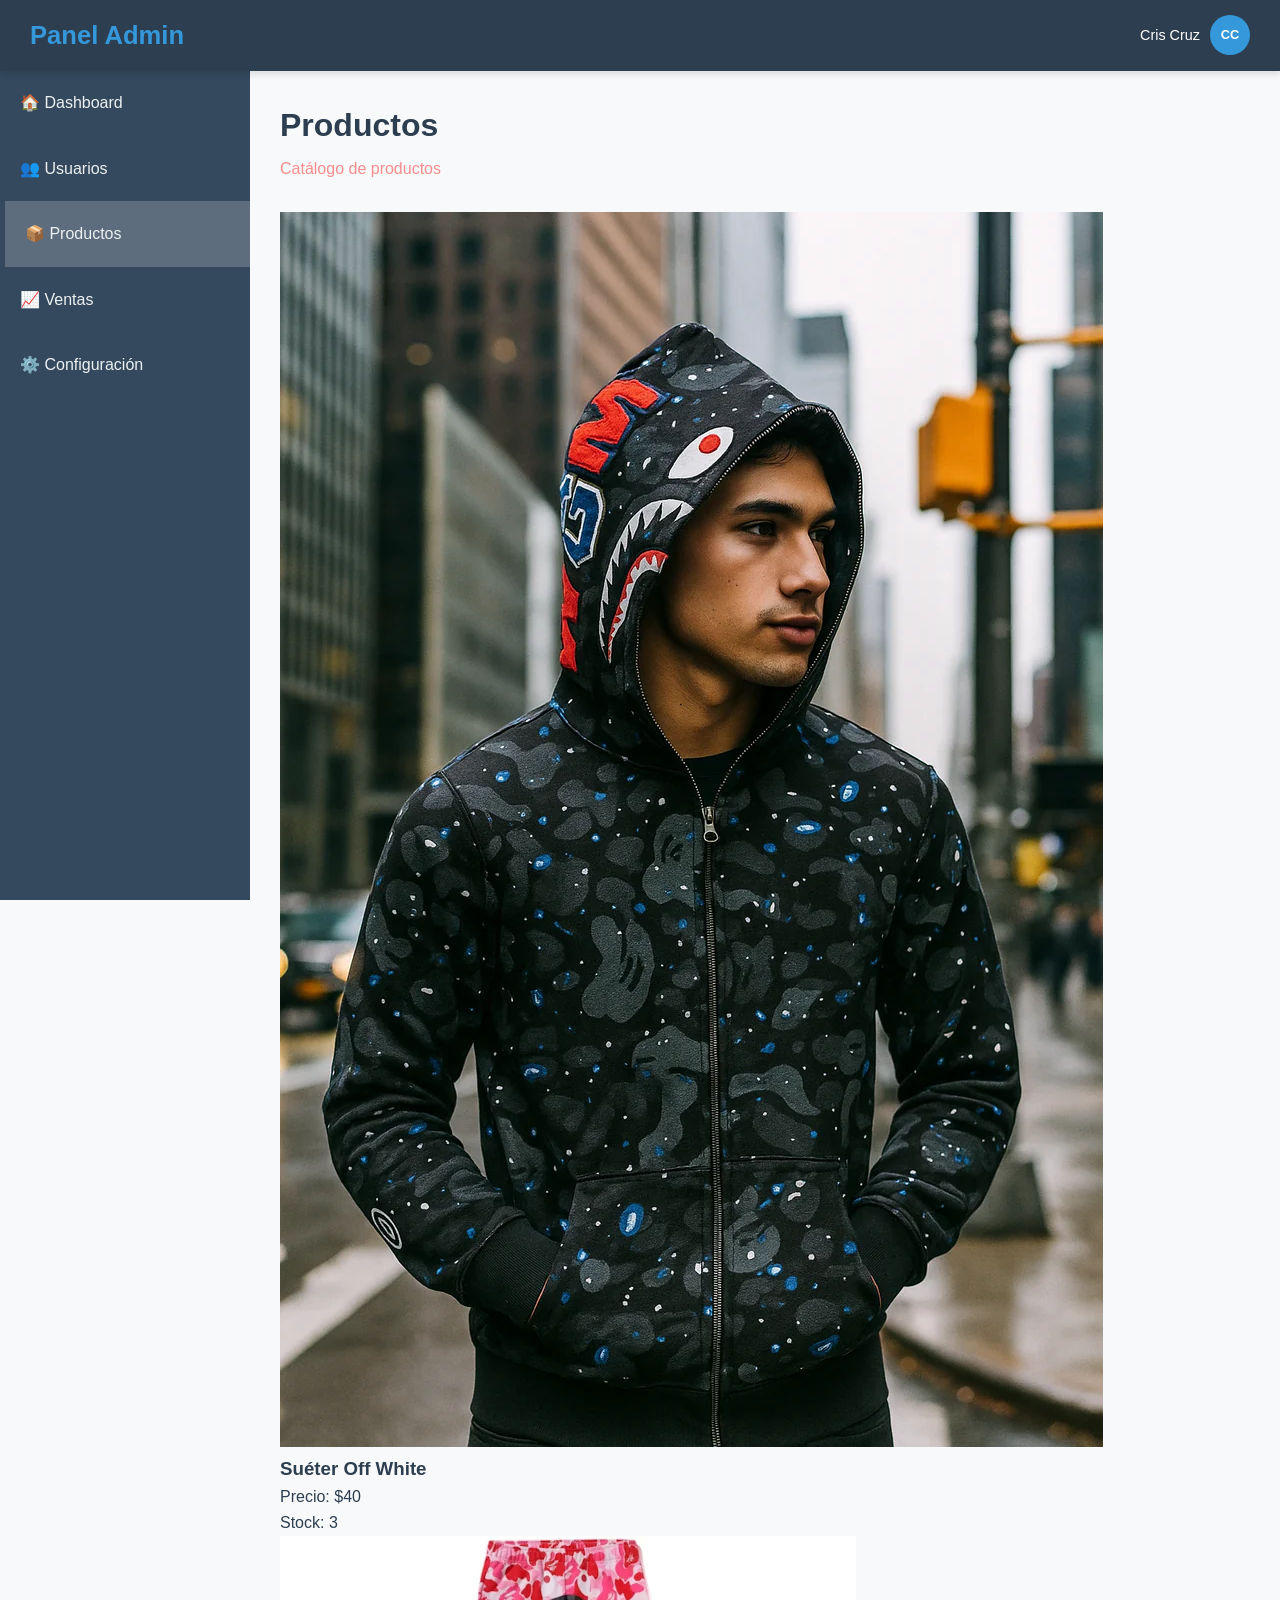
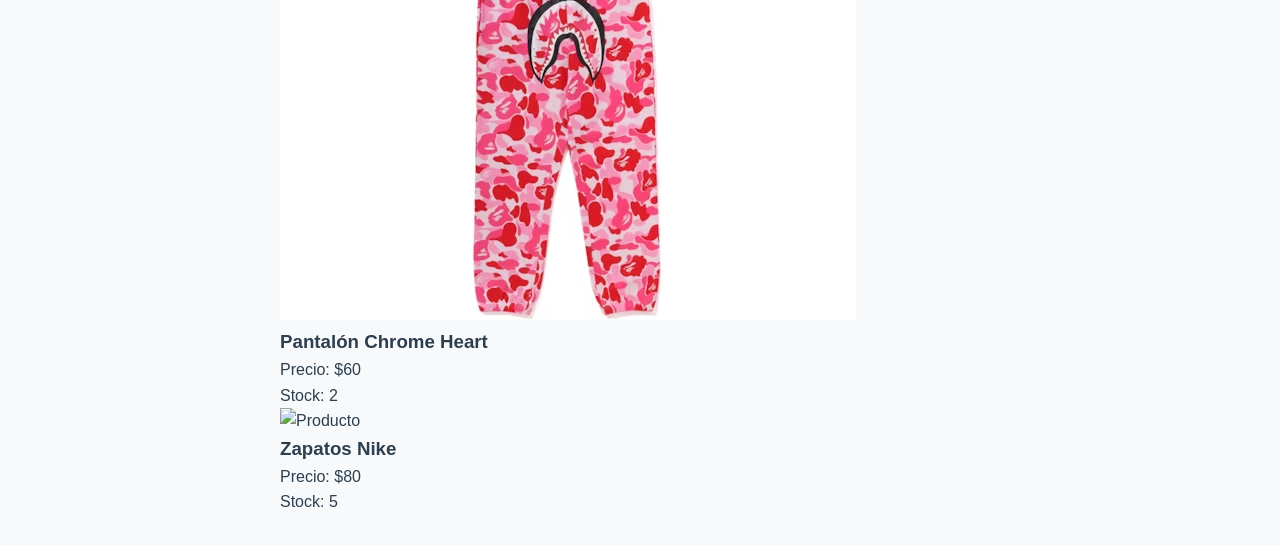
==== PANELADMI/productos.html @ 8d3839b6 "subiendo mi panel admin" ====
<!DOCTYPE html>
<html lang="es">
<head>
    <meta charset="UTF-8">
    <link rel="stylesheet" href="stylesheet.css">
    <meta name="viewport" content="width=device-width, initial-scale=1.0">
    <title>Productos</title>
</head>
<body>

<header class="header">
    <div class="header-content">
        <h1 class="logo">Panel Admin</h1>
        <div class="user-info">
            <span class="user-name">Cris Cruz</span>
            <div class="user-avatar">CC</div>
        </div>
    </div>
</header>

<div class="main-container">

<!-- SIDEBAR -->
<aside class="sidebar">
    <ul class="nav-list">
        <li><a href="index.html" class="nav-link">🏠 Dashboard</a></li>
        <li><a href="users.html" class="nav-link">👥 Usuarios</a></li>
        <li><a href="products.html" class="nav-link active">📦 Productos</a></li>
        <li><a href="sales.html" class="nav-link">📈 Ventas</a></li>
        <li><a href="settings.html" class="nav-link">⚙️ Configuración</a></li>
    </ul>
</aside>

<!-- CONTENIDO -->
<main class="main-content">

    <div class="content-header">
        <h2 class="page-title">Productos</h2>
        <p class="page-description">Catálogo de productos</p>
    </div>

    <div class="products-container">

        <!-- PRODUCTO 1 -->
        <div class="product-card">
            <img src="img/sueter.jpg" alt="Producto">
            <h3>Suéter Off White</h3>
            <p>Precio: $40</p>
            <p>Stock: 3</p>
        </div>

        <!-- PRODUCTO 2 -->
        <div class="product-card">
            <img src="img/pantalon.jpg" alt="Producto">
            <h3>Pantalón Chrome Heart</h3>
            <p>Precio: $60</p>
            <p>Stock: 2</p>
        </div>

        <!-- PRODUCTO 3 -->
        <div class="product-card">
            <img src="img/zapatos.jpg" alt="Producto">
            <h3>Zapatos Nike</h3>
            <p>Precio: $80</p>
            <p>Stock: 5</p>
        </div>

    </div>

</main>
</div>

</body>
</html>
---- PANELADMI/stylesheet.css ----
:root {
  --primary-color: #2c3e50;
  --secondary-color: #3498db;
  --accent-color: #e74c3c;
  --success-color: #27ae60;
  --warning-color: #f39c12;
  /* COLORES DE FUENTE*/
  --text-primary: #2c3e50;
  --text-secondary: #f78c8d;
  --text-light: #95a5a6;
  /*COLORES DE FONDO*/
  --bg-primary: #ffffff;
  --bg-secondary: #f8f9fa;
  --bg-dark: #34495e;
  /*ESPACIADO*/
  --spacing-xs: 5px;
  --spacing-sm: 10px;
  --spacing-md: 20px;
  --spacing-lg: 30px;
  --spacing-xl: 40px;
  /*bordes*/
  --border-radius: 8px;
  --border-color: #e1e8ed;

  /*Sombras*/
  --shadow-sm: 0 1px 3px rgba(0, 0, 0, 0.1);
  --shadow-md: 0 4px 6px rgba(0, 0, 0, 0.1);
  --shadow-lg: 0 10px 25px rgba(0, 0, 0, 0.1);
  /*Transiciones*/
  --transition-fast: 0.2s ease;
  --transition-normal: 0.3s ease;
  --transition-slow: 0.5s ease;
}

/*CONFIGURACIONES BASE*/

* {
  margin: 0;
  padding: 0;
  box-sizing: border-box;
}

body {
  font-family: Arial, sans-serif;
  background-color: var(--bg-secondary);
  color: var(--text-primary);
  line-height: 1.6;
}

 /*header principal*/
.header {
    background-color: var(--primary-color);
    color: white;
    padding: 0;
    position: fixed;
    top: 0;
    left: 0;
    right: 0;
    z-index: 1000;
    box-shadow: var(--shadow-md);
    ;
}

.header-content {
    width: 100%;
    padding: 15px 30px;
    display: flex;
    justify-content: space-between; /* 👈 separa izquierda y derecha */
    align-items: center;
}
  
.logo { 
    font-size: 1.6rem;
    font-weight: bold;
    color: var(--secondary-color);
}

.user-info {
    justify-content: right;
    display: flex;
    align-items: center;
    gap: 10px;
}

.user-name {
    font-size: 0.9rem;

}
.user-avatar {
    width: 40px;
    height: 40px;
    background-color:var(--secondary-color) ;
    border-radius: 50%;
    display: flex;
    align-items: center;
    justify-content: center;
    font-weight: bold;
    font-size: 0.8rem;


    
}

.main-container {
    display: flex;
    margin-top: 70px; /* Altura del header */
    min-height:calc(100vh - 70px) ;
}
.sidebar {
    width: 250px;
    background-color: var(--bg-dark);
    position:fixed ;
    top: 70px; /* Altura del header */
    left: 0;
    bottom: 0;
    overflow-y: auto;
    transition: transform var(--transition-normal);
}
.nav-list {
    list-style: none;
    
}
.nav-item {
    border-bottom: 1px solid rgba(255, 255, 255, 0.1);
}
.nav-link{
    display: flex;
    align-items: center;
    padding: var(--spacing-md);
    color: #ecf0f1;
    text-decoration: none;
    transition: all var(--transition-normal);
}

.nav-link:hover {
    background-color: rgba(255, 255, 255, 0.1);
        transform: translateX(5px);
}

.nav-link.active {
    background-color: rgba(255, 255, 255, 0.2);
    transform: translateX(5px);
}

.nav-icon {
    margin-right: var(--spacing-sm);
    font-size: 1.2rem;
}

.main-content {
   
    padding: 30px;
    margin-left: 250px; /* Ancho de la sidebar */
}

.content-header {

    margin-bottom: var(--spacing-lg);
}
.page-title {
    font-size: 2rem;
    font-weight: bold;
    color: var(--text-primary);
}

.page-description {
    margin-top: 5px;
    color: var(--text-secondary);
}
/* TARJETAS DEL DASHBOARD */
.stats-grid {
    display: flex;
    gap: var(--spacing-md);
    margin-top: var(--spacing-lg);
    flex-wrap: wrap;
}

.stat-card {
    background-color: white;
    padding: var(--spacing-md);
    border-radius: var(--border-radius);
    box-shadow: var(--shadow-sm);
    width: 220px;
    
    transition: var(--transition-normal);
}

.stat-card:hover {
    transform: translateY(-5px);
    box-shadow: var(--shadow-md);
}

.stat-card h3 {
    font-size: 1.5rem;
    margin-bottom: 5px;
}

.stat-card p {
    color: var(--text-secondary);
}

.card-header {
    display: flex;
    align-items: center;
    font-size: 0.9rem;
    margin-bottom: 10px;
    justify-content: space-between;
}
.icon{
    font-size: 1.7rem;
    
}
/* ====== CONTENEDOR GENERAL ====== */
.users-container {
    display: flex;
    gap: 30px;
    align-items: flex-start;
    flex-wrap: wrap;
}

/* ====== FORMULARIO (GRANDE) ====== */
.form-card {
    flex: 1.5;
    max-width: 500px;
    background: white;
    padding: 25px;
    border-radius: 10px;
    box-shadow: var(--shadow-sm);
}

.form-card h3 {
    font-size: 1.4rem;
    margin-bottom: 10px;
}

.form-card input {
    display: block;
    width: 100%;
    margin-top: 12px;
    padding: 12px;
    border: 1px solid var(--border-color);
    border-radius: 5px;
}

.form-card button {
    margin-top: 15px;
    padding: 12px;
    width: 100%;
    background: var(--secondary-color);
    color: white;
    border: none;
    border-radius: 5px;
    cursor: pointer;
}

/* ====== HISTORIAL ====== */
.history-container {
    flex: 2;
}

.section-title {
    margin-bottom: 15px;
    font-size: 1.3rem;
    font-weight: bold;
}

/* ====== USUARIOS EN UNA SOLA FILA ====== */
.user-list {
    display: flex;
    gap: 20px;
    flex-wrap: nowrap; /* 👈 nunca se bajan */
}

/* ====== TARJETAS ====== */
.user-card {
    flex: 1;
    min-width: 150px;
    max-width: 220px;
    background: white;
    padding: 20px;
    border-radius: 10px;
    text-align: center;
    box-shadow: var(--shadow-sm);
    transition: var(--transition-normal);
}

.user-card:hover {
    transform: translateY(-5px);
    box-shadow: var(--shadow-md);
}

.user-card h3 {
    margin-bottom: 5px;
}

.user-card p {
    color: var(--text-secondary);
}

/* ====== AVATAR ====== */
.avatar.big {
    width: 60px;
    height: 60px;
    background: var(--secondary-color);
    color: white;
    border-radius: 50%;
    display: flex;
    align-items: center;
    justify-content: center;
    margin: 0 auto 10px;
    font-weight: bold;
}
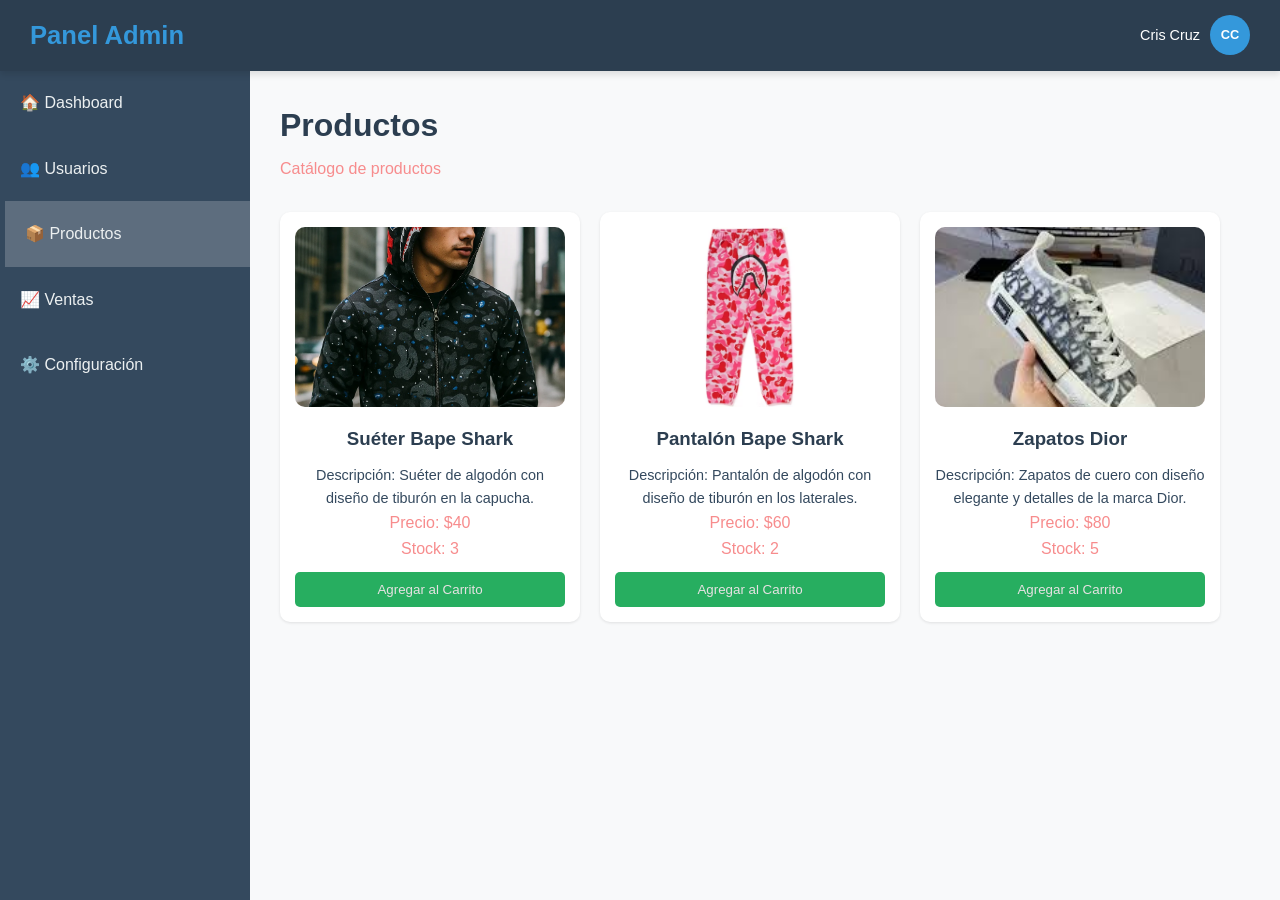
==== commit 86b5a7ef: "actualizando panel de admi" ====
--- a/PANELADMI/productos.html
+++ b/PANELADMI/productos.html
@@ -44,25 +44,31 @@
         <!-- PRODUCTO 1 -->
         <div class="product-card">
             <img src="img/sueter.jpg" alt="Producto">
-            <h3>Suéter Off White</h3>
+            <h3>Suéter Bape Shark</h3>
+            <p class="product-description">Descripción: Suéter de algodón con diseño de tiburón en la capucha.</p>
             <p>Precio: $40</p>
             <p>Stock: 3</p>
+            <button class="btn btn-primary">Agregar al Carrito</button>
         </div>
 
         <!-- PRODUCTO 2 -->
         <div class="product-card">
             <img src="img/pantalon.jpg" alt="Producto">
-            <h3>Pantalón Chrome Heart</h3>
+            <h3>Pantalón Bape Shark</h3>
+                <p class="product-description">Descripción: Pantalón de algodón con diseño de tiburón en los laterales.</p>
             <p>Precio: $60</p>
             <p>Stock: 2</p>
+            <button class="btn btn-primary">Agregar al Carrito</button>     
         </div>
 
         <!-- PRODUCTO 3 -->
         <div class="product-card">
-            <img src="img/zapatos.jpg" alt="Producto">
-            <h3>Zapatos Nike</h3>
+            <img src="img/zapas.jpg" alt="Producto">
+            <h3>Zapatos Dior</h3>
+            <p class="product-description">Descripción: Zapatos de cuero con diseño elegante y detalles de la marca Dior.</p>
             <p>Precio: $80</p>
             <p>Stock: 5</p>
+            <button class="btn btn-primary">Agregar al Carrito</button>
         </div>
 
     </div>
--- a/PANELADMI/stylesheet.css
+++ b/PANELADMI/stylesheet.css
@@ -309,4 +309,173 @@
     justify-content: center;
     margin: 0 auto 10px;
     font-weight: bold;
+}
+/* ====== CONTENEDOR DE PRODUCTOS ====== */
+.products-container {
+    display: flex;
+    gap: 20px;
+    flex-wrap: nowrap;        /* 👈 nunca se bajan */
+    justify-content: space-between; /* 👈 reparte bien el espacio */
+}
+
+/* ====== TARJETAS ====== */
+.product-card {
+    flex: 1;                  /* 👈 todas ocupan el mismo espacio */
+    min-width: 200px;
+    max-width: 300px;
+    background: white;
+    padding: 15px;
+    border-radius: 10px;
+    text-align: center;
+    box-shadow: var(--shadow-sm);
+    transition: var(--transition-normal);
+}
+
+.product-card:hover {
+    transform: translateY(-5px);
+    box-shadow: var(--shadow-md);
+}
+
+/* ====== IMAGEN ====== */
+.product-card img {
+    width: 100%;
+    height: 180px;
+    object-fit: cover;
+    border-radius: 10px;
+    margin-bottom: 10px;
+}
+
+/* ====== TEXTO ====== */
+.product-card h3 {
+    margin-bottom: 5px;
+}
+
+.product-card p {
+    color: var(--text-secondary);
+}
+/* ====== CONTENEDOR VENTAS ====== */
+.sales-container {
+    display: flex;
+    gap: 20px;
+    flex-wrap: nowrap; /* 👈 igual que users y productos */
+    justify-content: space-between;
+}
+
+/* ====== TARJETAS ====== */
+.sale-card {
+    flex: 1;
+    min-width: 200px;
+    max-width: 300px;
+    background: white;
+    padding: 15px;
+    border-radius: 10px;
+    text-align: center;
+    box-shadow: var(--shadow-sm);
+    transition: var(--transition-normal);
+}
+
+.sale-card:hover {
+    transform: translateY(-5px);
+    box-shadow: var(--shadow-md);
+}
+
+/* ====== IMAGEN ====== */
+.sale-card img {
+    width: 100%;
+    height: 180px;
+    object-fit: cover;
+    border-radius: 10px;
+    margin-bottom: 10px;
+}
+
+/* ====== TEXTO ====== */
+.sale-card h3 {
+    margin-bottom: 5px;
+}
+
+.sale-card p {
+    color: var(--text-secondary);
+}
+/* ====== CONTENEDOR ====== */
+.settings-container {
+    display: flex;
+    justify-content: center;
+    margin-top: 30px;
+}
+
+/* ====== TARJETA ====== */
+.settings-card {
+    width: 400px;
+    background: white;
+    padding: 25px;
+    border-radius: 10px;
+    box-shadow: var(--shadow-sm);
+}
+
+/* TITULO */
+.settings-card h3 {
+    margin-bottom: 15px;
+}
+
+/* LABELS */
+.settings-card label {
+    display: block;
+    margin-top: 10px;
+    font-weight: bold;
+}
+
+/* INPUTS */
+.settings-card input {
+    width: 100%;
+    padding: 10px;
+    margin-top: 5px;
+    border: 1px solid var(--border-color);
+    border-radius: 5px;
+}
+
+/* BOTÓN */
+.settings-card button {
+    margin-top: 15px;
+    padding: 12px;
+    width: 100%;
+    background: var(--secondary-color);
+    color: rgb(241, 240, 240);
+    border: none;
+    border-radius: 5px;
+    cursor: pointer;
+}
+
+/* BOTONES GENERALES */
+.btn {
+    display: inline-block;
+    padding: 10px 16px;
+    border: none;
+    border-radius: 5px;
+    cursor: pointer;
+    transition: background-color var(--transition-normal), transform var(--transition-normal);
+}
+
+.btn-primary {
+    background-color: var(--success-color);
+    color: white;
+}
+
+.btn-primary:hover {
+    background-color: #72c580;
+}
+.product-card .btn {
+    margin-top: 10px;
+    padding: 10px;
+    width: 100%;
+    background: var(--success-color);
+    color: rgb(230, 226, 226);
+    border: none;
+    border-radius: 5px;
+    cursor: pointer;
+}
+.product-card .product-description {
+    margin-top: 10px;
+    color: var(--text-secondary);
+    font-size: 0.9rem;
+    color: var(--bg-dark);
 }
